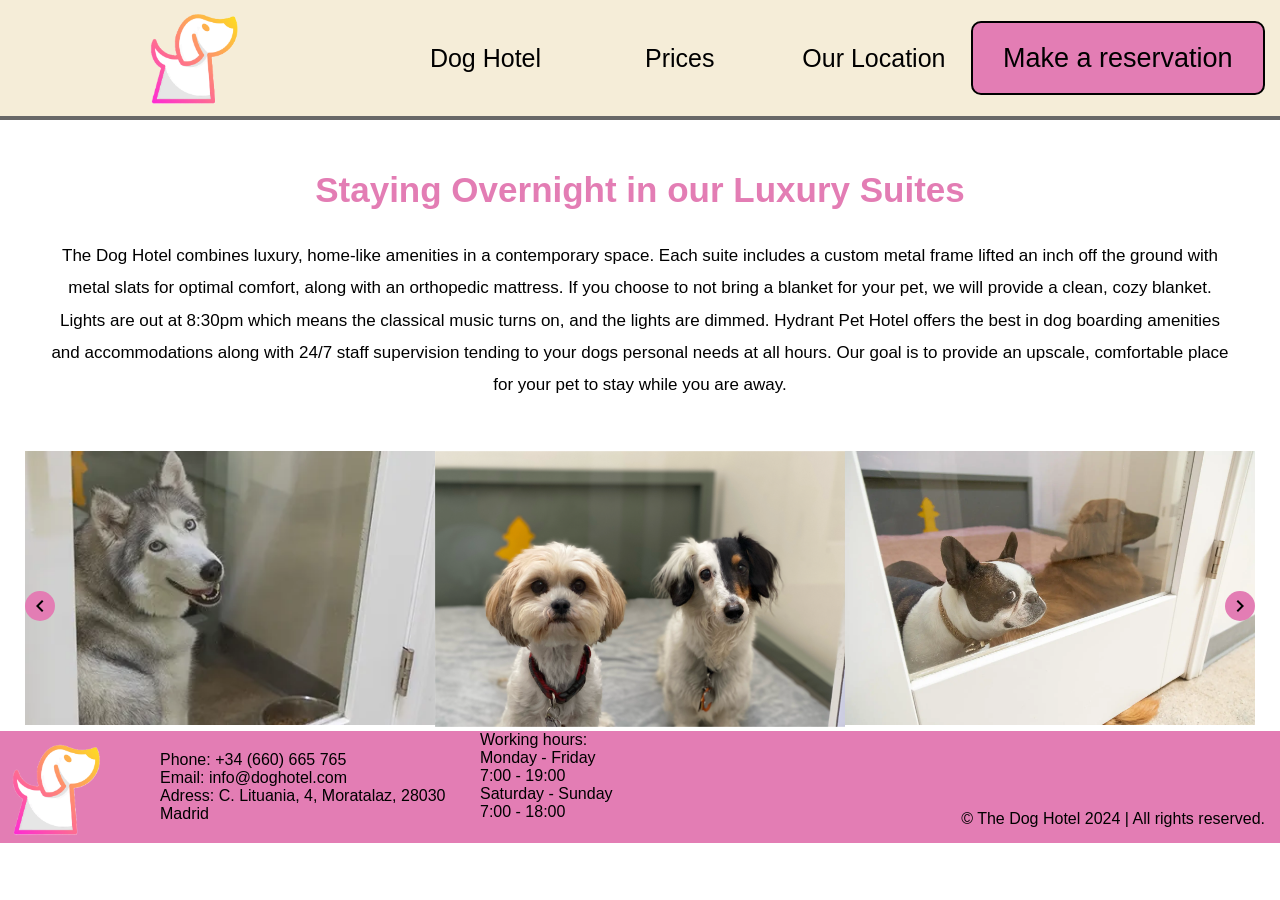
==== final_doghotel/final_doghotel.html @ 7d0ad499 "first push" ====
<!DOCTYPE html>
<html lang="en">
<head>
  <meta charset="UTF-8">
  <meta name="viewport" content="width=device-width, initial-scale=1.0">
  <title>Our hotel:</title>
  <link rel="shortcut icon" href="pics/Picture1.png" type="image/x-icon">
  <link rel="stylesheet" href="final_doghotel.css">
  <script src="https://code.jquery.com/jquery-3.6.4.min.js"></script>
</head>

<body>
    <div class="header">
        <a href="../final_main.html"><img class="small_logo" src="pics/Picture1.png" alt="dog logo"></a>
        <a class="header_links" href="final_doghotel.html">Dog Hotel</a>
        <a class="header_links" href="../final_prices/final_prices.html">Prices</a>
        <a class="header_links" href="../final_map/final_map.html">Our Location</a>
        <a class="header_button" href="../final_reservation/final_reservation.html">Make a reservation</a>
    </div>
    <div class="big">
        Staying Overnight in our Luxury Suites
    </div>
    <div class="small">
        The Dog Hotel combines luxury, home-like amenities in a contemporary space. Each suite includes a custom metal frame lifted an inch off the ground with 
        metal slats for optimal comfort, along with an orthopedic mattress. If you choose to not bring a blanket for your pet, we will provide a clean, cozy 
        blanket. Lights are out at 8:30pm which means the classical music turns on, and the lights are dimmed. Hydrant Pet Hotel offers the best in dog boarding
         amenities and accommodations along with 24/7 staff supervision tending to your dogs personal needs at all hours.  Our goal is to provide an upscale, 
         comfortable place for your pet to stay while you are away.
    </div>
    
    
    <div class="img_carousel">
        <div class="img_carousel_inner">
            <div class="img_container">
                <img class="pic" src="pics/6.webp" alt="6">
            </div>
            <div class="img_container">
                <img class="pic" src="pics/1.webp" alt="1">
            </div>
            <div class="img_container">
                <img class="pic" src="pics/2.webp" alt="2">
            </div>
            <div class="img_container">
                <img class="pic" src="pics/3.webp" alt="3">
            </div>
            <div class="img_container">
                <img class="pic" src="pics/4.webp" alt="4">
            </div>
            <div class="img_container">
                <img class="pic" src="pics/5.webp" alt="5">
            </div>
            <div class="img_container">
                <img class="pic" src="pics/6.webp" alt="6">
            </div>
            <div class="img_container">
                <img class="pic" src="pics/1.webp" alt="1">
            </div>
        </div>
        <div class="buttons">
            <button class="prev" onclick="prevSlide()"><span class="material-icons">chevron_left</span></button>
            <button class="next" onclick="nextSlide()"><span class="material-icons">chevron_right</span></button>
        </div>
    </div>



    <div class="footer">
        <img class="small_logo" src="pics/Picture1.png" alt="dog logo">
        <p class="info">Phone: +34 (660) 665 765 <br> Email: info@doghotel.com <br> Adress: C. Lituania, 4, Moratalaz, 28030 Madrid</p>
        <p class="working_hours"> Working hours: <br> Monday - Friday <br> 7:00 - 19:00 <br> Saturday - Sunday <br> 7:00 - 18:00</p>
        <p class="rights">© The Dog Hotel 2024 | All rights reserved.</p>
    </div>
    <script src="../final.js"></script>
</body>
</html>
---- final_doghotel/final_doghotel.css ----
@import url("https://fonts.googleapis.com/icon?family=Material+Icons");
*{
    margin: 0;
    padding: 0;
    font-family: 'Segoe UI', Tahoma, Geneva, Verdana, sans-serif;
}

.header{
    background-color: #F5EDD8;
    display: grid;
    grid-template-columns: 2fr 1fr 1fr 1fr 1fr;
    align-items: center;
    justify-items: center;
    border-bottom: 4px solid #686868;
}
.small_logo{
    max-width: 98px;
    justify-self: flex-start;
    margin: 7px;
}
.header_links{
    text-decoration: none;
    color: black;
    font-size: 25px;
}
.header_button{
    text-decoration: none;
    color: black;
    font-size: 27px;
    background-color: #E37DB4;
    padding: 10px 30px 10px 30px;
    border: solid black 2px;
    border-radius: 10px;
    width: 230px;
    height: 50px;
    display: flex;
    align-items: center;
    margin-right: 15px;
}


.big{
    display: flex;
    justify-content: center;
    font-size: 35px;
    margin: 50px 50px 30px 50px;
    font-weight: 900;
    color: #E37DB4;
}
.small{
    display: flex;
    justify-content: center;
    font-size: 17px;
    text-align: center;
    margin: 0px 50px 50px 50px;
    line-height: 190%;
}




.img_carousel {
    position: relative;
    overflow: hidden;
    width: 100%;
    max-width: 1230px; 
    margin: auto;
}

.img_carousel_inner {
    display: flex;
    transition: transform 0.5s ease-in-out;
}

.img_container {
    width: 100%;
    padding: 10px solid white;
}

.pic {
    width: 410px;
    height: auto;
}

.buttons {
    position: absolute;
    top: 50%;
    width: 100%;
    display: flex;
    justify-content: space-between;
}

button {
    font-size: 24px;
    cursor: pointer;
    border-radius: 50%;
    background-color: #E37DB4;
    border: none;
    width: 30px;
    height: 30px;
}
.material-icons{
    display: flex;
    justify-content: center;
}




.footer{
    display: grid;
    grid-template-columns: 1fr 2fr 2fr 3fr;
    background-color: #E37DB4;
}
.info{
    align-self: center;
}
.rights{
    align-self: flex-end;
    justify-self: flex-end;
    margin: 15px;
}
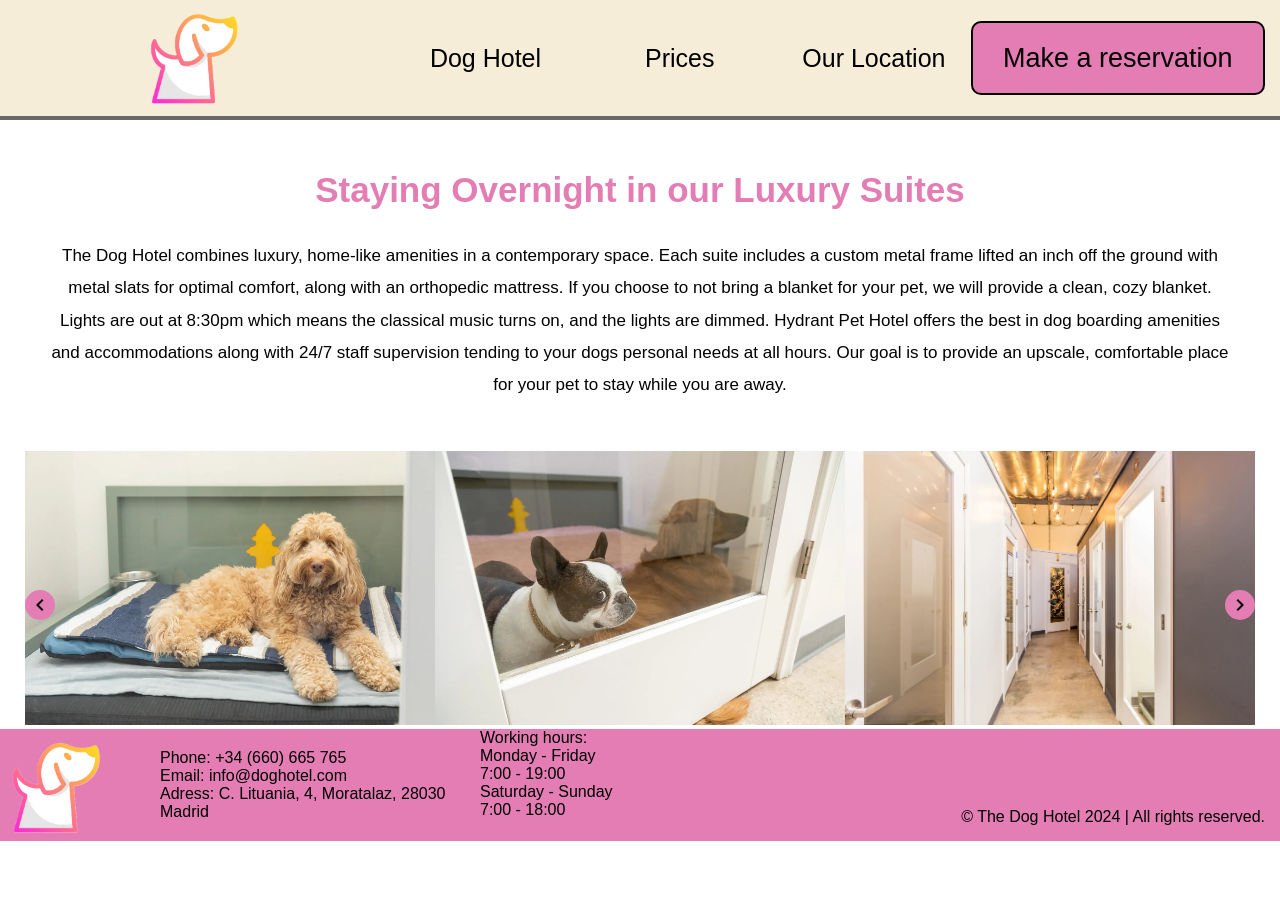
==== commit b47e4bb5: "update" ====
--- a/final_doghotel/final_doghotel.html
+++ b/final_doghotel/final_doghotel.html
@@ -7,6 +7,7 @@
   <link rel="shortcut icon" href="pics/Picture1.png" type="image/x-icon">
   <link rel="stylesheet" href="final_doghotel.css">
   <script src="https://code.jquery.com/jquery-3.6.4.min.js"></script>
+
 </head>
 
 <body>
@@ -32,28 +33,22 @@
     <div class="img_carousel">
         <div class="img_carousel_inner">
             <div class="img_container">
-                <img class="pic" src="pics/6.webp" alt="6">
+                <img class="pic" src="pics/1.webp" alt="0">
             </div>
             <div class="img_container">
-                <img class="pic" src="pics/1.webp" alt="1">
+                <img class="pic" src="pics/2.webp" alt="1">
             </div>
             <div class="img_container">
-                <img class="pic" src="pics/2.webp" alt="2">
+                <img class="pic" src="pics/3.webp" alt="2">
             </div>
             <div class="img_container">
-                <img class="pic" src="pics/3.webp" alt="3">
+                <img class="pic" src="pics/4.webp" alt="3">
             </div>
             <div class="img_container">
-                <img class="pic" src="pics/4.webp" alt="4">
+                <img class="pic" src="pics/5.webp" alt="4">
             </div>
             <div class="img_container">
-                <img class="pic" src="pics/5.webp" alt="5">
-            </div>
-            <div class="img_container">
-                <img class="pic" src="pics/6.webp" alt="6">
-            </div>
-            <div class="img_container">
-                <img class="pic" src="pics/1.webp" alt="1">
+                <img class="pic" src="pics/6.webp" alt="5">
             </div>
         </div>
         <div class="buttons">
--- a/final_doghotel/final_doghotel.css
+++ b/final_doghotel/final_doghotel.css
@@ -63,18 +63,19 @@
     position: relative;
     overflow: hidden;
     width: 100%;
-    max-width: 1230px; 
+    max-width: 1230px;
     margin: auto;
 }
 
 .img_carousel_inner {
     display: flex;
+    overflow: hidden;
     transition: transform 0.5s ease-in-out;
 }
 
 .img_container {
     width: 100%;
-    padding: 10px solid white;
+    height: auto; 
 }
 
 .pic {
@@ -99,7 +100,7 @@
     width: 30px;
     height: 30px;
 }
-.material-icons{
+.material-icons {
     display: flex;
     justify-content: center;
 }
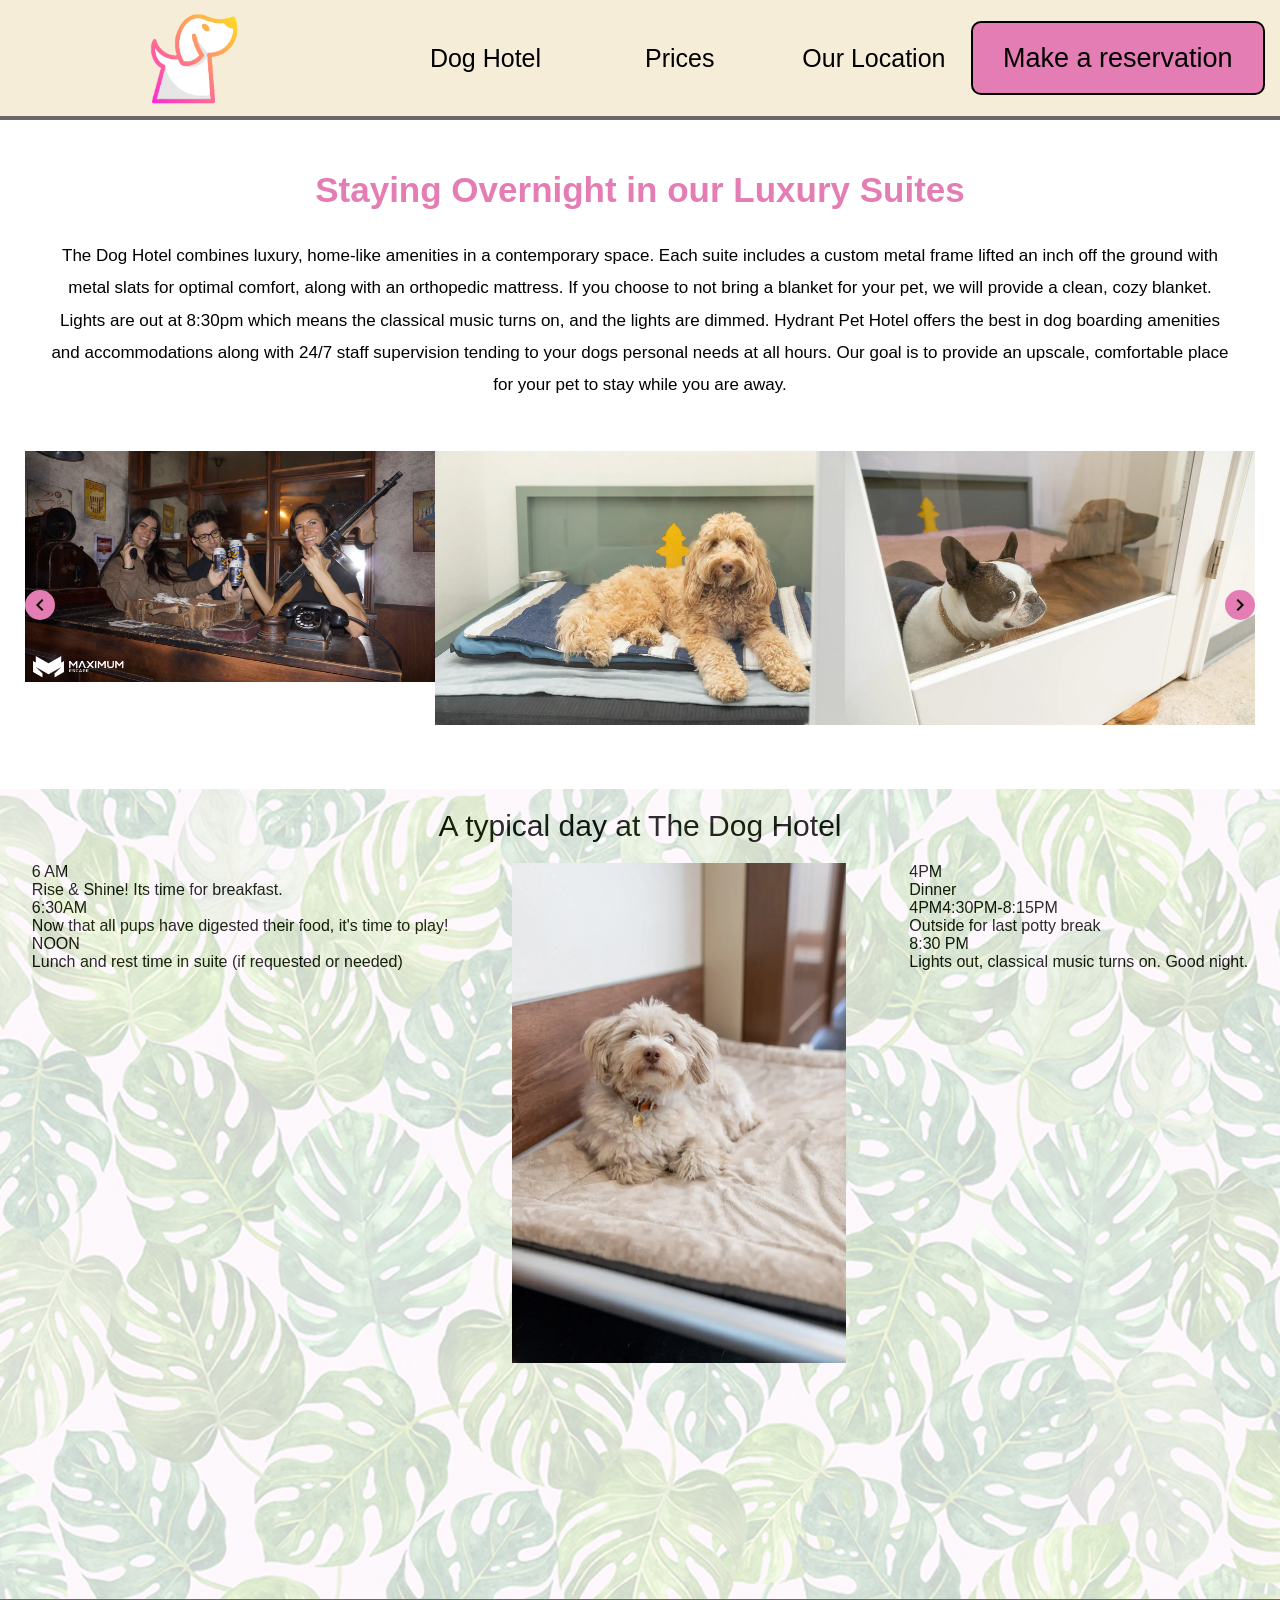
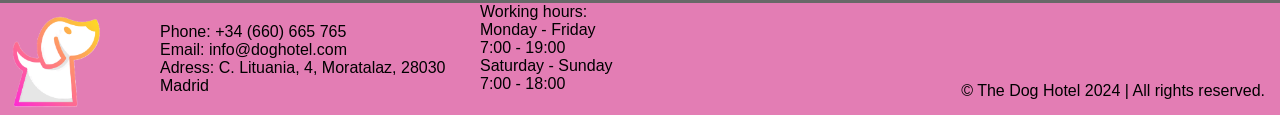
==== commit 5f010378: "works" ====
--- a/final_doghotel/final_doghotel.html
+++ b/final_doghotel/final_doghotel.html
@@ -7,7 +7,6 @@
   <link rel="shortcut icon" href="pics/Picture1.png" type="image/x-icon">
   <link rel="stylesheet" href="final_doghotel.css">
   <script src="https://code.jquery.com/jquery-3.6.4.min.js"></script>
-
 </head>
 
 <body>
@@ -33,22 +32,28 @@
     <div class="img_carousel">
         <div class="img_carousel_inner">
             <div class="img_container">
-                <img class="pic" src="pics/1.webp" alt="0">
+                <img class="pic" src="pics/6.webp" alt="6">
             </div>
             <div class="img_container">
-                <img class="pic" src="pics/2.webp" alt="1">
+                <img class="pic" src="pics/1.webp" alt="1">
             </div>
             <div class="img_container">
-                <img class="pic" src="pics/3.webp" alt="2">
+                <img class="pic" src="pics/2.webp" alt="2">
             </div>
             <div class="img_container">
-                <img class="pic" src="pics/4.webp" alt="3">
+                <img class="pic" src="pics/3.webp" alt="3">
             </div>
             <div class="img_container">
-                <img class="pic" src="pics/5.webp" alt="4">
+                <img class="pic" src="pics/4.webp" alt="4">
             </div>
             <div class="img_container">
-                <img class="pic" src="pics/6.webp" alt="5">
+                <img class="pic" src="pics/5.webp" alt="5">
+            </div>
+            <div class="img_container">
+                <img class="pic" src="pics/6.webp" alt="6">
+            </div>
+            <div class="img_container">
+                <img class="pic" src="pics/1.webp" alt="1">
             </div>
         </div>
         <div class="buttons">
@@ -56,6 +61,36 @@
             <button class="next" onclick="nextSlide()"><span class="material-icons">chevron_right</span></button>
         </div>
     </div>
+
+
+
+
+    <div class="typical_day">
+        <div class="typical_text">
+            A typical day at The Dog Hotel
+        </div>
+        <div class="timetable_and_pics">
+            <div class="morning"><p class="time">6 AM</p>
+                Rise & Shine! Its time for breakfast.
+                <p class="time">6:30AM</p>
+                Now that all pups have digested their food, it's time to play!
+                <p class="time">NOON</p>
+                Lunch and rest time in suite (if requested or needed)
+            </div>
+            <div class="slideshow">
+                <img class="slideshow_pic" id="dogpic" src="pics/11.webp" alt="">
+            </div>
+            <div class="evening">
+                <p class="time">4PM</p>
+                    Dinner
+                <p class="time">4PM4:30PM-8:15PM</p>
+                    Outside for last potty break
+                <p class="time">8:30 PM</p>
+                    Lights out, classical music turns on. Good night.
+            </div>
+        </div>
+    </div>
+
 
 
 
--- a/final_doghotel/final_doghotel.css
+++ b/final_doghotel/final_doghotel.css
@@ -63,19 +63,19 @@
     position: relative;
     overflow: hidden;
     width: 100%;
-    max-width: 1230px;
+    max-width: 1230px; 
     margin: auto;
+    margin-bottom: 60px;
 }
 
 .img_carousel_inner {
     display: flex;
-    overflow: hidden;
     transition: transform 0.5s ease-in-out;
 }
 
 .img_container {
     width: 100%;
-    height: auto; 
+    padding: 10px solid white;
 }
 
 .pic {
@@ -100,9 +100,49 @@
     width: 30px;
     height: 30px;
 }
-.material-icons {
+.material-icons{
     display: flex;
     justify-content: center;
+}
+
+
+
+.typical_day{
+    position: relative; 
+    width: 100%;
+    height: 90vh;
+    display: flex;
+    flex-direction: column;
+    align-items: center;
+    justify-content: flex-start;
+    border-bottom: 4px solid #686868;
+}
+.typical_day::before{
+    content: "";
+    position: absolute;
+    top: 0px;
+    right: 0px;
+    height: 100%;
+    width: 100%;
+    background-image: url('pics/Monstera-deliciosa.jpg');
+    background-size: cover;
+    opacity: 0.2;
+}
+.typical_text{
+    font-size: 30px;
+    margin: 20px;
+}
+.timetable_and_pics{
+    width: 100%;
+    display: flex;
+    justify-content: space-around;
+}
+.slideshow_pic{
+    position: relative;
+    display: block;
+    height: 500px;
+    width: auto;
+    transition: 5s;
 }
 
 
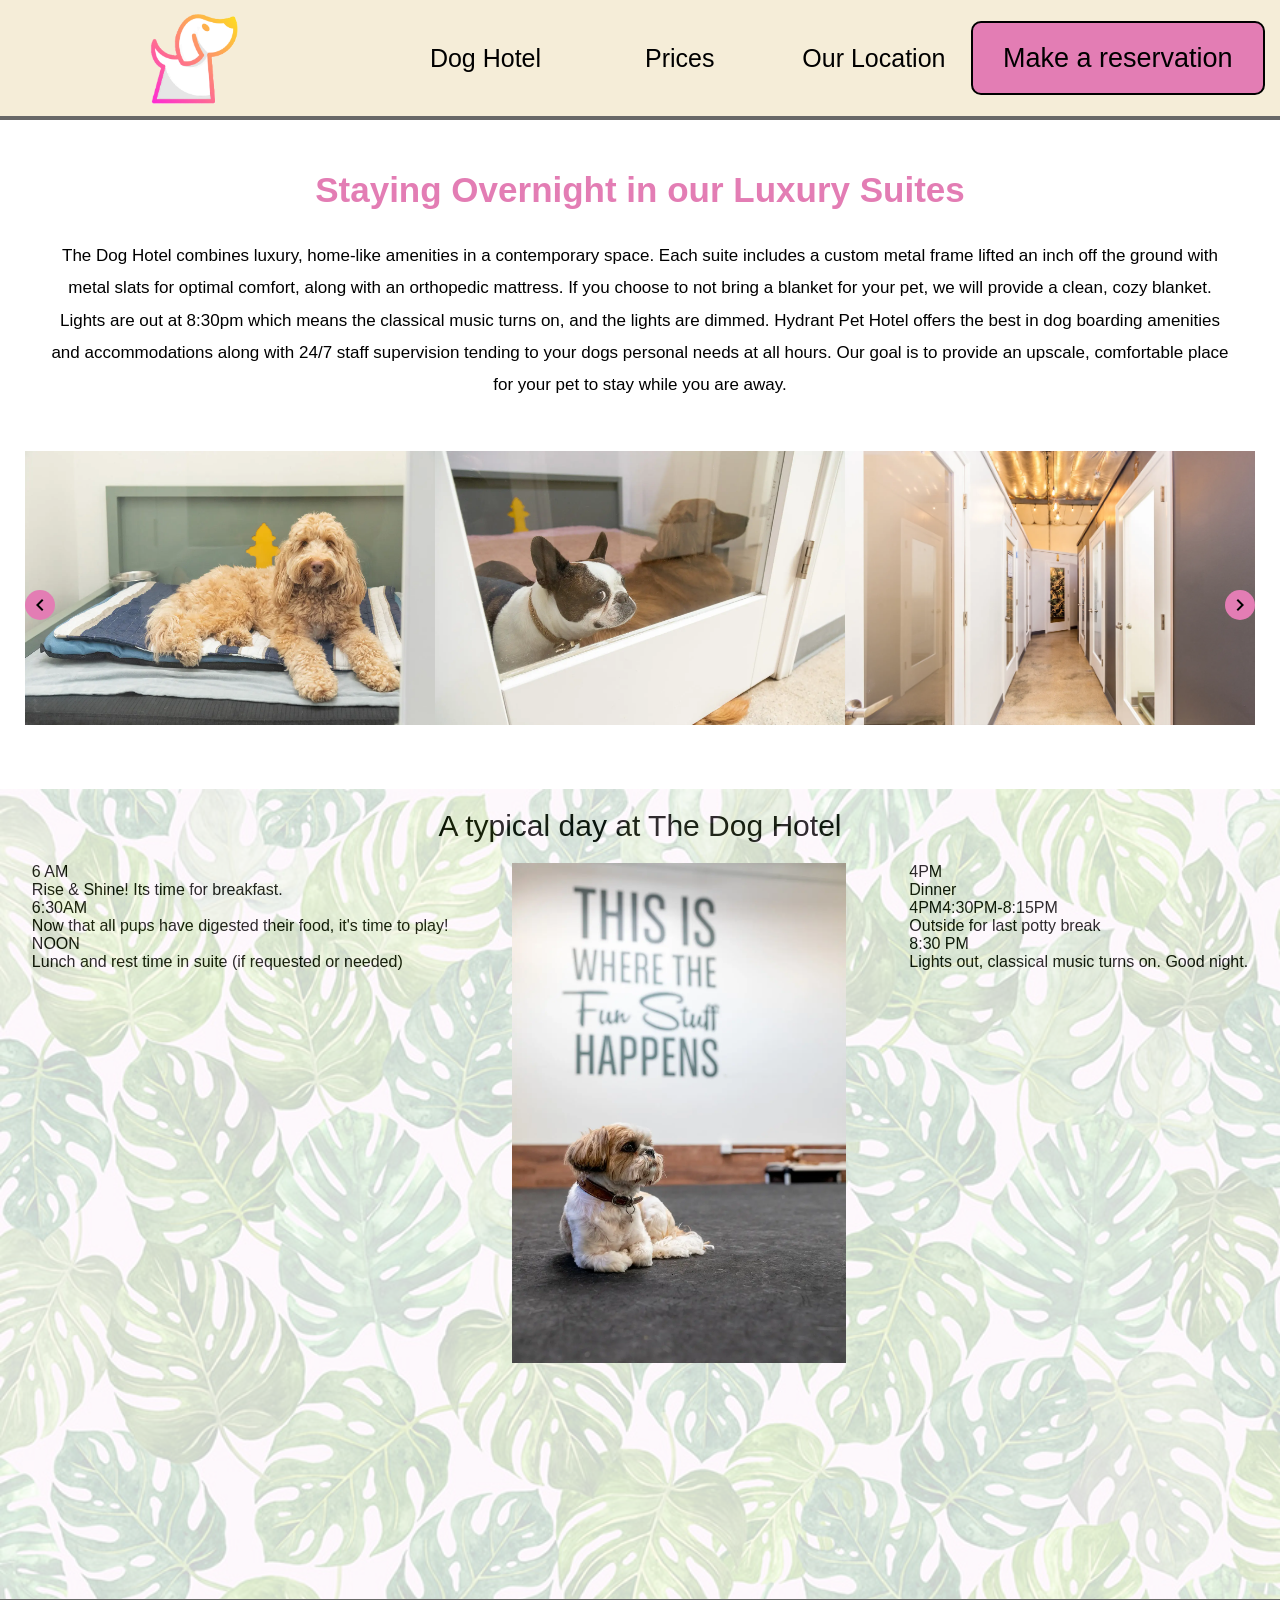
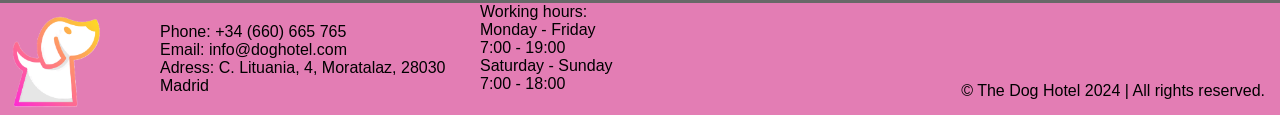
==== commit 7f4235ce: "works" ====
--- a/final_doghotel/final_doghotel.html
+++ b/final_doghotel/final_doghotel.html
@@ -7,6 +7,7 @@
   <link rel="shortcut icon" href="pics/Picture1.png" type="image/x-icon">
   <link rel="stylesheet" href="final_doghotel.css">
   <script src="https://code.jquery.com/jquery-3.6.4.min.js"></script>
+
 </head>
 
 <body>
@@ -32,28 +33,22 @@
     <div class="img_carousel">
         <div class="img_carousel_inner">
             <div class="img_container">
-                <img class="pic" src="pics/6.webp" alt="6">
+                <img class="pic" src="pics/1.webp" alt="0">
             </div>
             <div class="img_container">
-                <img class="pic" src="pics/1.webp" alt="1">
+                <img class="pic" src="pics/2.webp" alt="1">
             </div>
             <div class="img_container">
-                <img class="pic" src="pics/2.webp" alt="2">
+                <img class="pic" src="pics/3.webp" alt="2">
             </div>
             <div class="img_container">
-                <img class="pic" src="pics/3.webp" alt="3">
+                <img class="pic" src="pics/4.webp" alt="3">
             </div>
             <div class="img_container">
-                <img class="pic" src="pics/4.webp" alt="4">
+                <img class="pic" src="pics/5.webp" alt="4">
             </div>
             <div class="img_container">
-                <img class="pic" src="pics/5.webp" alt="5">
-            </div>
-            <div class="img_container">
-                <img class="pic" src="pics/6.webp" alt="6">
-            </div>
-            <div class="img_container">
-                <img class="pic" src="pics/1.webp" alt="1">
+                <img class="pic" src="pics/6.webp" alt="5">
             </div>
         </div>
         <div class="buttons">
--- a/final_doghotel/final_doghotel.css
+++ b/final_doghotel/final_doghotel.css
@@ -63,19 +63,20 @@
     position: relative;
     overflow: hidden;
     width: 100%;
-    max-width: 1230px; 
+    max-width: 1230px;
     margin: auto;
     margin-bottom: 60px;
 }
 
 .img_carousel_inner {
     display: flex;
+    overflow: hidden;
     transition: transform 0.5s ease-in-out;
 }
 
 .img_container {
     width: 100%;
-    padding: 10px solid white;
+    height: auto; 
 }
 
 .pic {
@@ -100,7 +101,7 @@
     width: 30px;
     height: 30px;
 }
-.material-icons{
+.material-icons {
     display: flex;
     justify-content: center;
 }
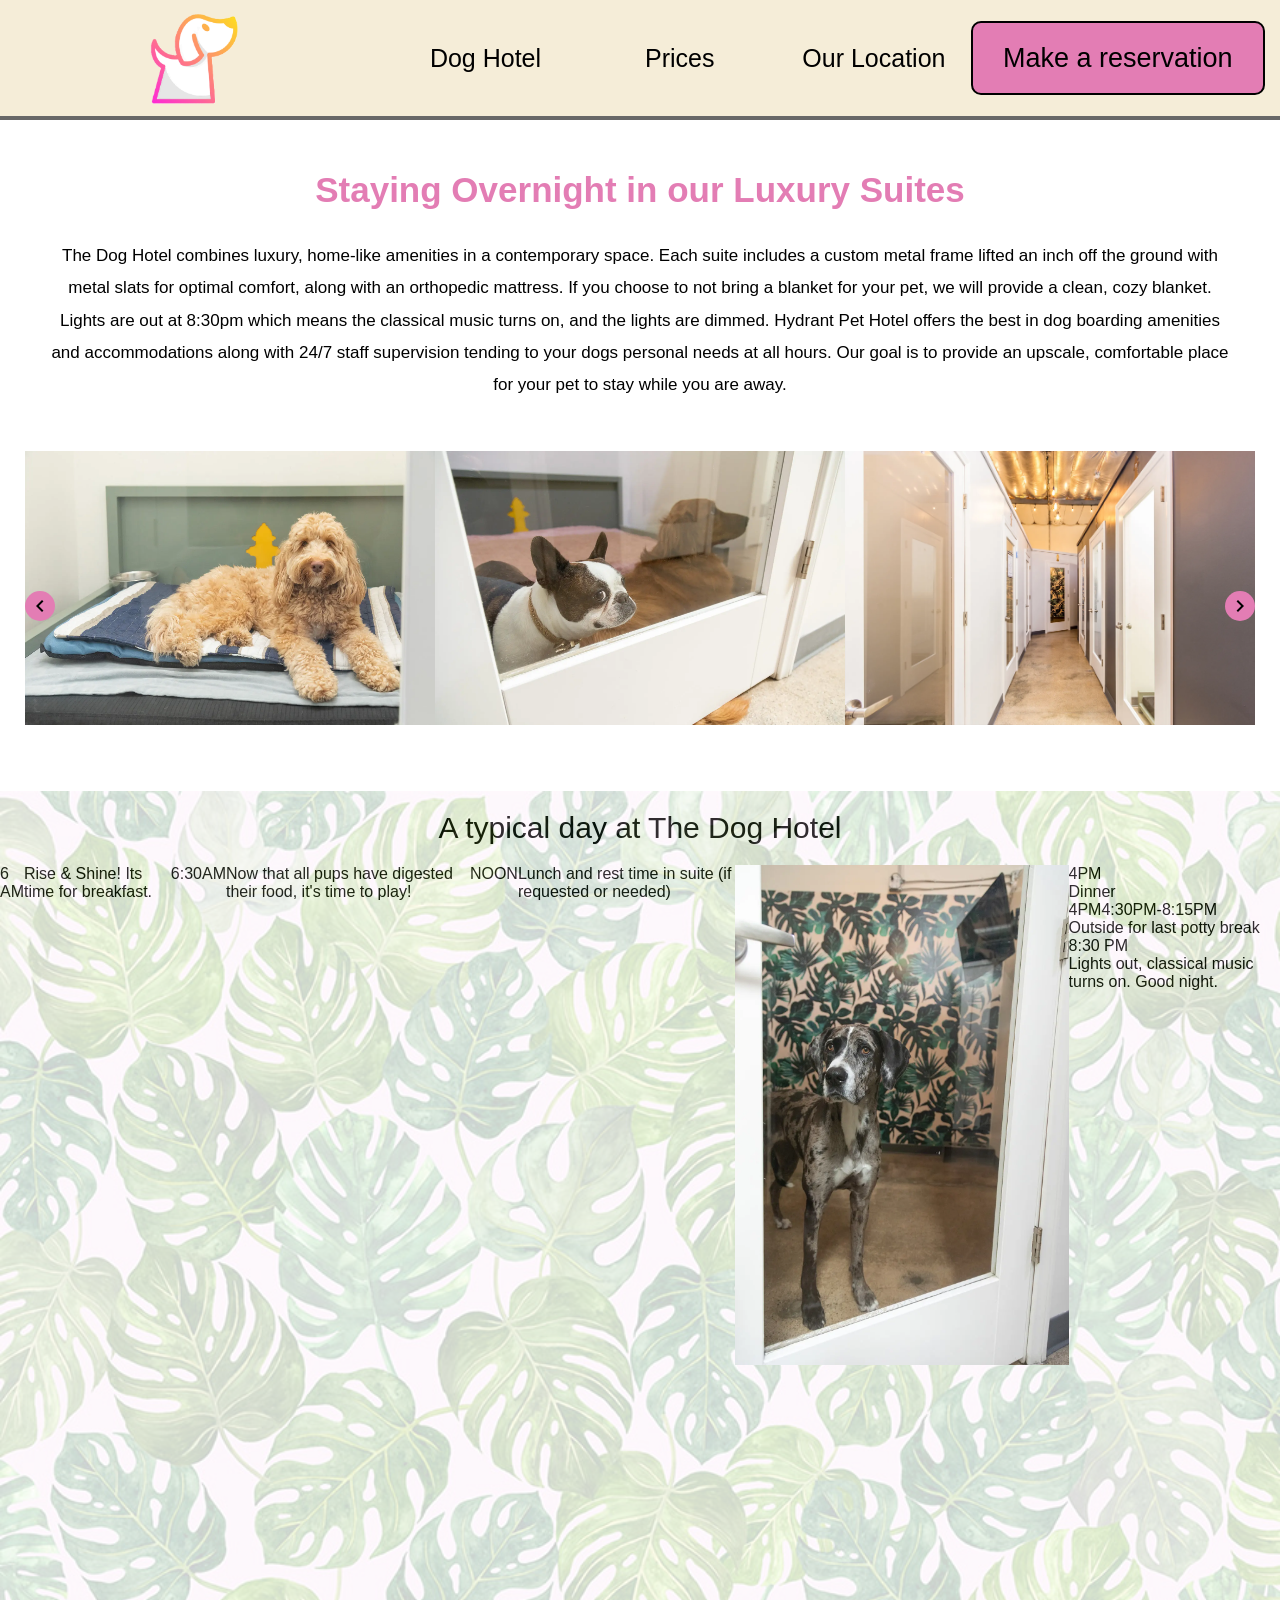
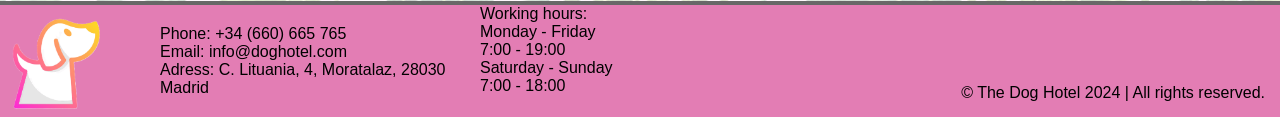
==== commit 156abbda: "works" ====
--- a/final_doghotel/final_doghotel.html
+++ b/final_doghotel/final_doghotel.html
@@ -7,7 +7,6 @@
   <link rel="shortcut icon" href="pics/Picture1.png" type="image/x-icon">
   <link rel="stylesheet" href="final_doghotel.css">
   <script src="https://code.jquery.com/jquery-3.6.4.min.js"></script>
-
 </head>
 
 <body>
@@ -33,22 +32,22 @@
     <div class="img_carousel">
         <div class="img_carousel_inner">
             <div class="img_container">
-                <img class="pic" src="pics/1.webp" alt="0">
+                <img class="pic" src="pics/1.webp" alt="1">
             </div>
             <div class="img_container">
-                <img class="pic" src="pics/2.webp" alt="1">
+                <img class="pic" src="pics/2.webp" alt="2">
             </div>
             <div class="img_container">
-                <img class="pic" src="pics/3.webp" alt="2">
+                <img class="pic" src="pics/3.webp" alt="3">
             </div>
             <div class="img_container">
-                <img class="pic" src="pics/4.webp" alt="3">
+                <img class="pic" src="pics/4.webp" alt="4">
             </div>
             <div class="img_container">
-                <img class="pic" src="pics/5.webp" alt="4">
+                <img class="pic" src="pics/5.webp" alt="5">
             </div>
             <div class="img_container">
-                <img class="pic" src="pics/6.webp" alt="5">
+                <img class="pic" src="pics/6.webp" alt="6">
             </div>
         </div>
         <div class="buttons">
@@ -56,6 +55,7 @@
             <button class="next" onclick="nextSlide()"><span class="material-icons">chevron_right</span></button>
         </div>
     </div>
+        
 
 
 
@@ -74,6 +74,7 @@
             </div>
             <div class="slideshow">
                 <img class="slideshow_pic" id="dogpic" src="pics/11.webp" alt="">
+
             </div>
             <div class="evening">
                 <p class="time">4PM</p>
--- a/final_doghotel/final_doghotel.css
+++ b/final_doghotel/final_doghotel.css
@@ -70,7 +70,6 @@
 
 .img_carousel_inner {
     display: flex;
-    overflow: hidden;
     transition: transform 0.5s ease-in-out;
 }
 
@@ -105,6 +104,7 @@
     display: flex;
     justify-content: center;
 }
+
 
 
 
@@ -145,7 +145,9 @@
     width: auto;
     transition: 5s;
 }
-
+.morning{
+    display: flex;
+}
 
 
 
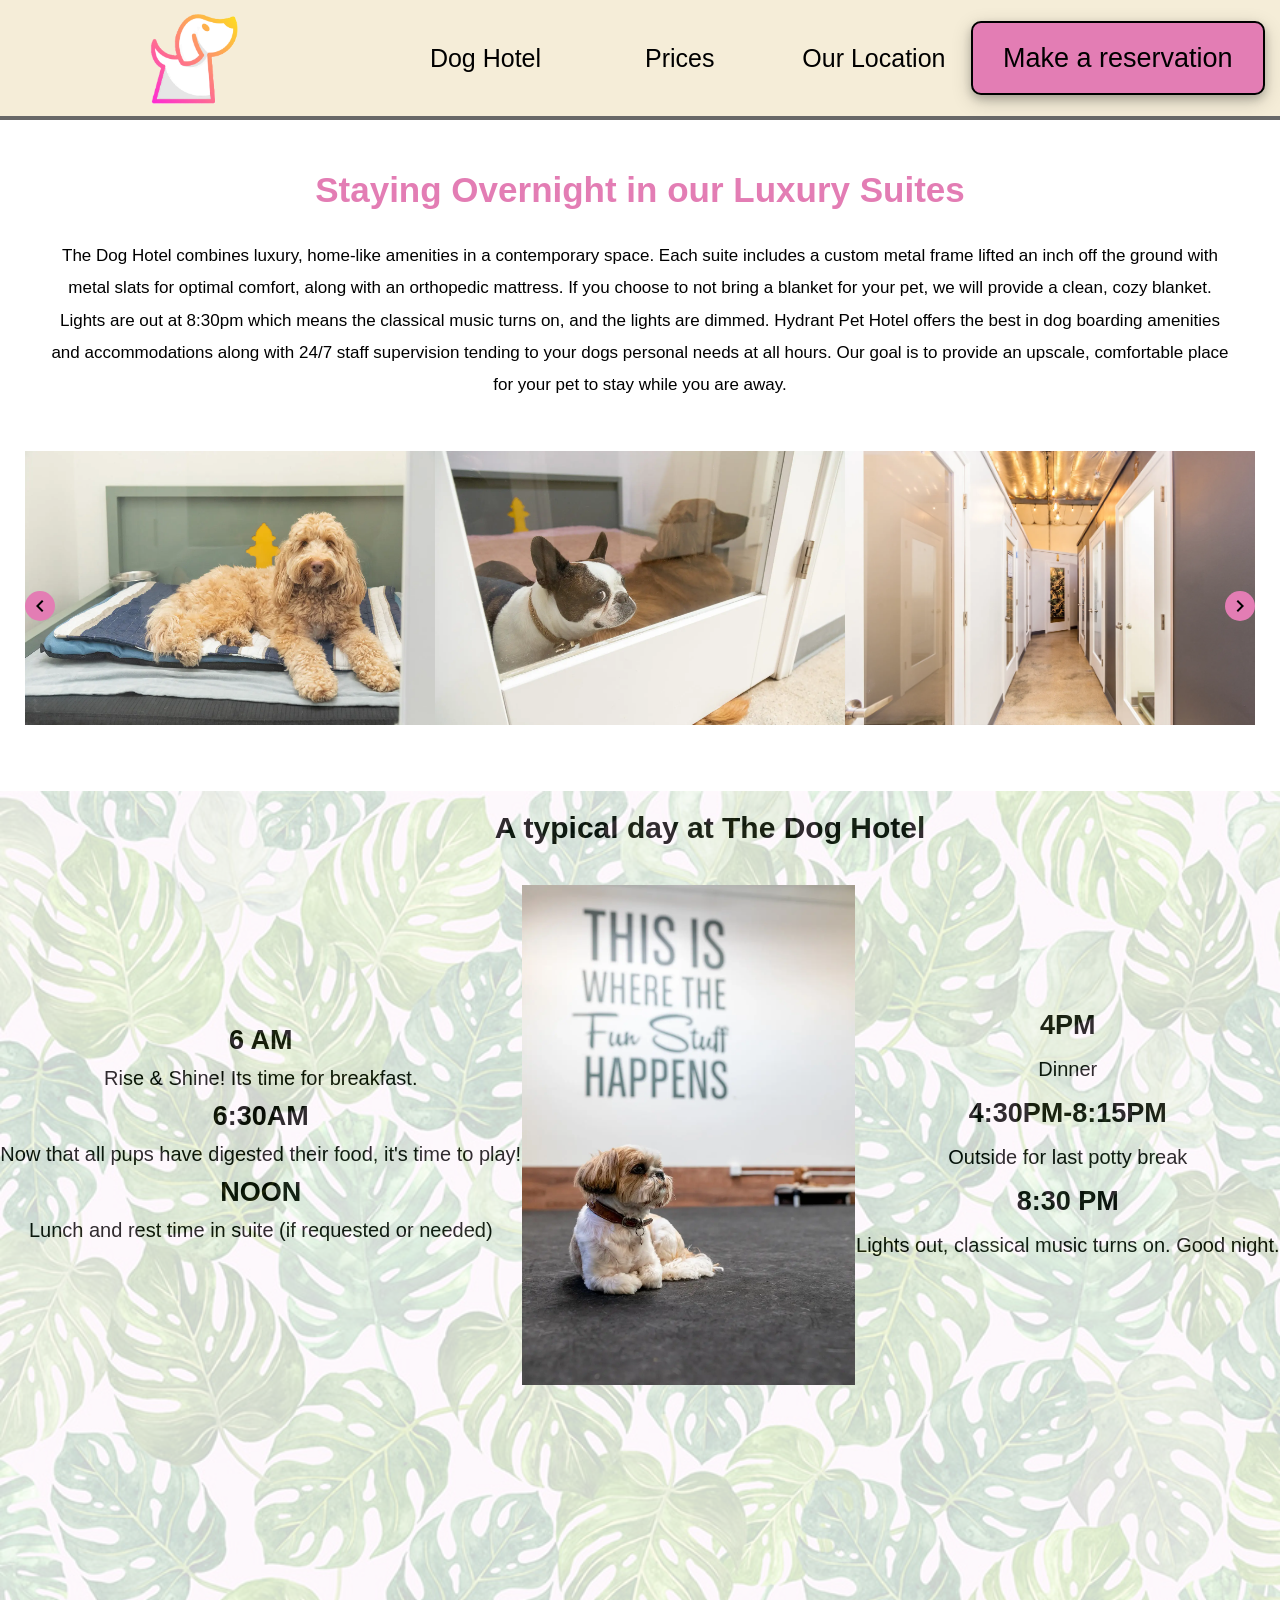
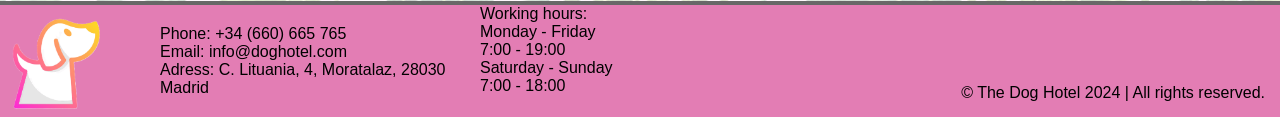
==== commit 06115c6c: "finished version" ====
--- a/final_doghotel/final_doghotel.html
+++ b/final_doghotel/final_doghotel.html
@@ -3,7 +3,7 @@
 <head>
   <meta charset="UTF-8">
   <meta name="viewport" content="width=device-width, initial-scale=1.0">
-  <title>Our hotel:</title>
+  <title>Our hotel</title>
   <link rel="shortcut icon" href="pics/Picture1.png" type="image/x-icon">
   <link rel="stylesheet" href="final_doghotel.css">
   <script src="https://code.jquery.com/jquery-3.6.4.min.js"></script>
@@ -79,7 +79,7 @@
             <div class="evening">
                 <p class="time">4PM</p>
                     Dinner
-                <p class="time">4PM4:30PM-8:15PM</p>
+                <p class="time">4:30PM-8:15PM</p>
                     Outside for last potty break
                 <p class="time">8:30 PM</p>
                     Lights out, classical music turns on. Good night.
--- a/final_doghotel/final_doghotel.css
+++ b/final_doghotel/final_doghotel.css
@@ -36,6 +36,14 @@
     display: flex;
     align-items: center;
     margin-right: 15px;
+    box-shadow: 0 4px 8px 0 rgba(0, 0, 0, 0.2), 0 6px 20px 0 rgba(0, 0, 0, 0.19);
+    transition: all 0.3s ease;
+}
+.header_button:hover{
+    transform: scale(1.03); 
+    background-color: #da8531; 
+    color: #fff;
+    box-shadow: 0 5px 9px 0 rgba(0, 0, 0, 0.5), 0 7px 21px 0 rgba(0, 0, 0, 0.4);
 }
 
 
@@ -131,13 +139,16 @@
 }
 .typical_text{
     font-size: 30px;
-    margin: 20px;
+    margin: 20px 20px 40px 160px;
+    font-weight: 600;
+
 }
 .timetable_and_pics{
     width: 100%;
     display: flex;
     justify-content: space-around;
 }
+
 .slideshow_pic{
     position: relative;
     display: block;
@@ -147,9 +158,24 @@
 }
 .morning{
     display: flex;
+    flex-direction: column;
+    justify-content: center;
+    align-items: center;
+    font-size: 20px;
+    line-height: 190%;
 }
-
-
+.evening{
+    display: flex;
+    flex-direction: column;
+    justify-content: center;
+    align-items: center;
+    font-size: 20px;
+    line-height: 220%;
+}
+.time{
+    font-size: 27px;
+    font-weight: 600;
+}
 
 .footer{
     display: grid;
